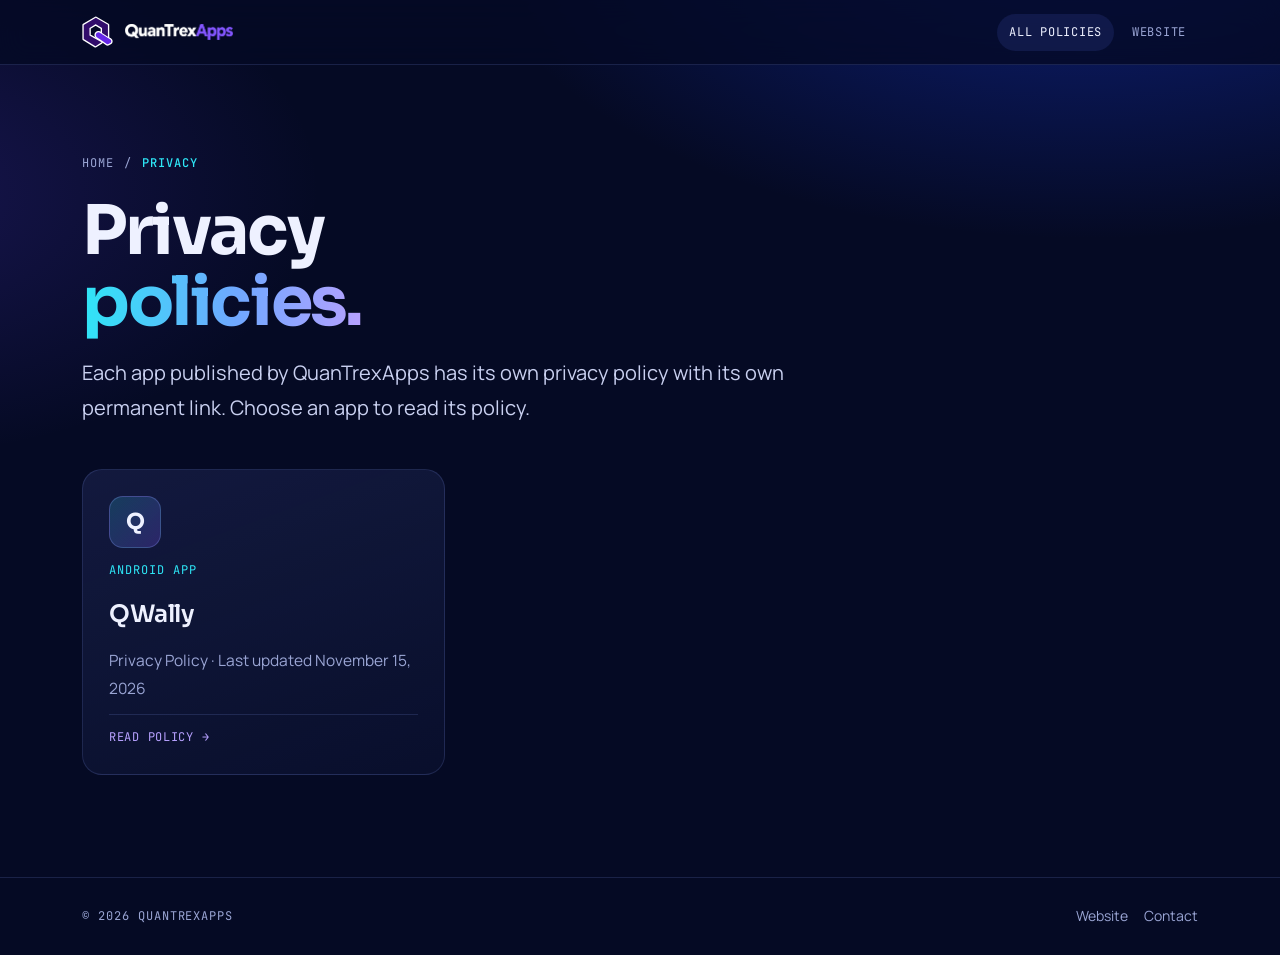
==== privacy/index.html @ b6485755 "Add privacy policies and QWally to Portfolio" ====
<!doctype html>
<html lang="en">
<head>
<meta charset="utf-8">
<meta name="viewport" content="width=device-width, initial-scale=1, viewport-fit=cover">
<title>Privacy Policies · QuanTrexApps</title>
<meta name="description" content="Privacy policies for apps published by QuanTrexApps.">
<link rel="canonical" href="https://www.quantrexapps.com/privacy/">
<meta name="theme-color" content="#050A24">
<link rel="icon" type="image/svg+xml" href="../assets/brand/quantrexapps-mark.svg">
<link rel="preconnect" href="https://fonts.googleapis.com">
<link rel="preconnect" href="https://fonts.gstatic.com" crossorigin>
<link rel="stylesheet" href="https://fonts.googleapis.com/css2?family=Sora:wght@400;600;700&family=Manrope:wght@400;500;600&family=JetBrains+Mono:wght@400;500&display=swap">
<link rel="stylesheet" href="privacy.css">
</head>
<body>
<header class="top">
  <div class="wrap">
    <a class="logo" href="../" aria-label="QuanTrexApps home">
      <img class="lm" src="../assets/brand/quantrexapps-mark.svg" alt="">
      <img class="lw" src="../assets/brand/quantrexapps-wordmark.png" alt="QuanTrexApps">
    </a>
    <nav aria-label="Privacy">
      <a href="./" aria-current="page">All policies</a>
      <a class="hide-sm" href="../">Website</a>
    </nav>
  </div>
</header>

<main>
  <section class="hero">
    <div class="wrap">
      <div class="crumb mono"><a href="../">Home</a><span>/</span><b>Privacy</b></div>
      <h1>Privacy<br><span class="grad">policies.</span></h1>
      <p class="lede">Each app published by QuanTrexApps has its own privacy policy with its own permanent link. Choose an app to read its policy.</p>
    </div>
  </section>

  <div class="wrap">
    <!-- To add an app: create privacy/<app-name>/index.html (copy privacy/qwally/index.html) and add a card below. -->
    <div class="apps">
      <a class="app" href="qwally/">
        <span class="ic" aria-hidden="true">Q</span>
        <span class="mono">Android app</span>
        <h2>QWally</h2>
        <p>Privacy Policy · Last updated November 15, 2026</p>
        <span class="go">Read policy →</span>
      </a>
    </div>
  </div>
</main>

<footer>
  <div class="wrap">
    <span class="mono">© 2026 QuanTrexApps</span>
    <nav aria-label="Footer"><a href="../">Website</a><a href="../#contact">Contact</a></nav>
  </div>
</footer>
</body>
</html>
---- privacy/privacy.css ----
/* QuanTrexApps privacy policies: shared styles for /privacy/ and every /privacy/<app>/ page.
   Blue Edition palette and fonts, tuned for long-form reading. Single committed dark look. */
:root{
  --bg:#050A24; --bg-2:#081135; --panel:rgba(96,120,255,.07); --panel-2:rgba(96,120,255,.12);
  --line:rgba(140,160,255,.16); --line-2:rgba(140,160,255,.28);
  --fg:#EEF1FF; --text:#D2D8F4; --mute:#9AA5D4; --mute-2:#6D78A8;
  --violet:#8456FF; --violet-2:#B7A1FF; --cyan:#2EE6F6; --blue:#2D5BFF;
  --f-display:"Sora","Segoe UI",system-ui,sans-serif;
  --f-body:"Manrope",system-ui,-apple-system,"Segoe UI",sans-serif;
  --f-mono:"JetBrains Mono",ui-monospace,SFMono-Regular,Menlo,Consolas,monospace;
  --gut:max(16px, env(safe-area-inset-left, 0px)); --gut-r:max(16px, env(safe-area-inset-right, 0px));
  color-scheme:dark;
}
*{box-sizing:border-box}
html,body{margin:0}
html{scroll-behavior:smooth}
@media (prefers-reduced-motion:reduce){html{scroll-behavior:auto}}
body{background:var(--bg);color:var(--text);font-family:var(--f-body);font-size:17px;line-height:1.75;-webkit-font-smoothing:antialiased;
  background-image:radial-gradient(ellipse 70% 50% at 85% -10%,rgba(21,52,200,.55),transparent 70%),radial-gradient(ellipse 50% 40% at -10% 20%,rgba(90,61,232,.22),transparent 70%);background-repeat:no-repeat}
a{color:var(--cyan);text-underline-offset:3px}
a:hover{color:#fff}
:focus-visible{outline:2px solid var(--cyan);outline-offset:3px;border-radius:4px}
.wrap{max-width:1180px;margin:0 auto;padding-left:var(--gut);padding-right:var(--gut-r)}
@media(min-width:760px){.wrap{padding-left:max(32px,env(safe-area-inset-left,0px));padding-right:max(32px,env(safe-area-inset-right,0px))}}
.mono{font-family:var(--f-mono);font-size:12px;letter-spacing:.08em;text-transform:uppercase}

/* header */
.top{position:sticky;top:0;z-index:20;background:rgba(5,10,36,.78);backdrop-filter:blur(14px);-webkit-backdrop-filter:blur(14px);border-bottom:1px solid var(--line);padding-top:env(safe-area-inset-top,0px)}
.top .wrap{display:flex;align-items:center;justify-content:space-between;gap:16px;height:64px}
.logo{display:flex;align-items:center;gap:12px;text-decoration:none;flex:none}
.logo .lm{height:32px;width:auto;display:block}
.logo .lw{height:16px;width:auto;display:block}
.top nav{display:flex;gap:6px;flex-wrap:wrap;justify-content:flex-end}
.top nav a{font-family:var(--f-mono);font-size:12px;letter-spacing:.06em;text-transform:uppercase;text-decoration:none;color:var(--mute);padding:8px 12px;border-radius:999px}
.top nav a:hover,.top nav a[aria-current]{color:var(--fg);background:var(--panel-2)}
@media(max-width:520px){.logo .lw{height:13px}.logo{gap:8px}.top nav a.hide-sm{display:none}}

/* hero */
.hero{padding-block:clamp(48px,7vw,88px) clamp(28px,4vw,44px)}
.crumb{display:flex;gap:10px;flex-wrap:wrap;color:var(--mute);margin-bottom:22px}
.crumb a{color:var(--mute);text-decoration:none}.crumb a:hover{color:var(--fg)}.crumb b{color:var(--cyan);font-weight:500}
h1,h2,h3{font-family:var(--f-display);color:var(--fg);margin:0;text-wrap:balance}
h1{font-size:clamp(38px,5.4vw,68px);font-weight:700;line-height:1.04;letter-spacing:-.035em}
h1 .grad,.grad{background:linear-gradient(92deg,var(--cyan),#6FA8FF 55%,var(--violet-2));-webkit-background-clip:text;background-clip:text;color:transparent}
.lede{font-size:clamp(18px,1.6vw,20px);color:#C9D0F0;max-width:62ch;margin:18px 0 0}
.meta{display:flex;flex-wrap:wrap;gap:10px;margin-top:26px}
.pill{display:inline-flex;align-items:center;gap:8px;font-family:var(--f-mono);font-size:12px;letter-spacing:.05em;color:var(--text);border:1px solid var(--line-2);background:var(--panel);border-radius:999px;padding:7px 14px}
.pill::before{content:"";width:7px;height:7px;border-radius:50%;background:var(--cyan);box-shadow:0 0 10px var(--cyan)}

/* policy layout */
.doc{display:grid;grid-template-columns:240px minmax(0,1fr);gap:clamp(28px,5vw,64px);align-items:start;padding-bottom:clamp(64px,8vw,110px)}
.toc{position:sticky;top:88px;display:flex;flex-direction:column;gap:2px;border-left:1px solid var(--line);padding-left:14px}
.toc .mono{color:var(--mute-2);margin-bottom:8px}
.toc a{color:var(--mute);text-decoration:none;font-size:14.5px;line-height:1.4;padding:6px 0}
.toc a:hover{color:var(--fg)}
.toc a span{font-family:var(--f-mono);font-size:11px;color:var(--cyan);margin-right:8px}
.card{background:linear-gradient(160deg,rgba(120,140,255,.10),rgba(120,140,255,.03));border:1px solid var(--line);border-radius:22px;padding:clamp(22px,4vw,48px);min-width:0}
.card > p:first-child{margin-top:0}
.card h2{font-size:clamp(22px,2.4vw,28px);font-weight:600;letter-spacing:-.02em;margin-top:44px;padding-top:28px;border-top:1px solid var(--line);display:flex;gap:14px;align-items:baseline;scroll-margin-top:88px}
.card h2 .n{font-family:var(--f-mono);font-size:13px;font-weight:500;color:var(--cyan);letter-spacing:.04em;flex:none}
.card h3{font-size:18px;font-weight:600;margin-top:26px;color:var(--fg)}
.card p,.card li{max-width:72ch}
.card ul{padding-left:0;list-style:none;margin:12px 0 18px;display:grid;gap:10px}
.card li{position:relative;padding-left:22px}
.card li::before{content:"";position:absolute;left:2px;top:.72em;width:7px;height:7px;border-radius:2px;background:var(--cyan);transform:rotate(45deg)}
.note,.warn{border-radius:0 14px 14px 0;padding:16px 20px;margin:22px 0}
.note{background:rgba(46,230,246,.07);border-left:3px solid var(--cyan)}
.warn{background:rgba(132,86,255,.10);border-left:3px solid var(--violet)}
.note p,.warn p{margin:0;color:var(--fg)}
.contact{display:grid;grid-template-columns:auto 1fr;gap:8px 18px;margin:16px 0 0;padding:18px 20px;border:1px solid var(--line);border-radius:14px;background:rgba(5,10,36,.45)}
.contact dt{font-family:var(--f-mono);font-size:12px;letter-spacing:.06em;text-transform:uppercase;color:var(--mute);padding-top:3px}
.contact dd{margin:0;word-break:break-word}
@media(max-width:900px){.doc{grid-template-columns:1fr}.toc{position:static;border-left:0;padding-left:0;flex-direction:row;flex-wrap:wrap;gap:6px}
  .toc .mono{width:100%}.toc a{border:1px solid var(--line);border-radius:999px;padding:6px 12px;font-size:13px}}
@media(max-width:480px){.contact{grid-template-columns:1fr;gap:2px}.contact dd{margin-bottom:10px}}

/* hub */
.apps{display:grid;grid-template-columns:repeat(auto-fill,minmax(300px,1fr));gap:14px;padding-bottom:clamp(64px,8vw,110px)}
.app{display:flex;flex-direction:column;gap:12px;padding:26px;border:1px solid var(--line);border-radius:20px;background:linear-gradient(160deg,rgba(120,140,255,.12),rgba(120,140,255,.04));text-decoration:none;color:var(--text);transition:transform .25s,border-color .25s,box-shadow .25s;min-width:0}
.app:hover{transform:translateY(-3px);border-color:var(--line-2);box-shadow:0 20px 50px rgba(20,30,120,.45);color:var(--text)}
.app .ic{width:52px;height:52px;border-radius:14px;display:grid;place-items:center;background:linear-gradient(135deg,rgba(46,230,246,.18),rgba(132,86,255,.24));border:1px solid var(--line-2);font-family:var(--f-display);font-weight:700;font-size:22px;color:var(--fg)}
.app h2{font-size:24px;font-weight:600;letter-spacing:-.02em}
.app p{margin:0;color:var(--mute);font-size:15.5px}
.app .go{margin-top:auto;padding-top:12px;border-top:1px solid var(--line);font-family:var(--f-mono);font-size:12px;letter-spacing:.06em;text-transform:uppercase;color:var(--violet-2)}
.app .mono{color:var(--cyan)}

/* footer */
footer{border-top:1px solid var(--line);color:var(--mute);font-size:14px}
footer .wrap{display:flex;justify-content:space-between;align-items:center;gap:16px;flex-wrap:wrap;padding-block:26px calc(26px + env(safe-area-inset-bottom,0px))}
footer a{color:var(--mute);text-decoration:none}footer a:hover{color:var(--fg)}
footer nav{display:flex;gap:16px;flex-wrap:wrap}

@media print{
  :root{--bg:#fff;--fg:#111;--text:#222;--mute:#555;--line:#ddd}
  body{background:#fff;color:#222}.top,.toc,footer nav,.crumb{display:none}
  .card{border:0;background:none;padding:0}h1 .grad,.grad{color:#111;background:none}
  .note,.warn{background:#f4f4f4}.card h2 .n{color:#555}.card li::before{background:#555}a{color:#111}
}
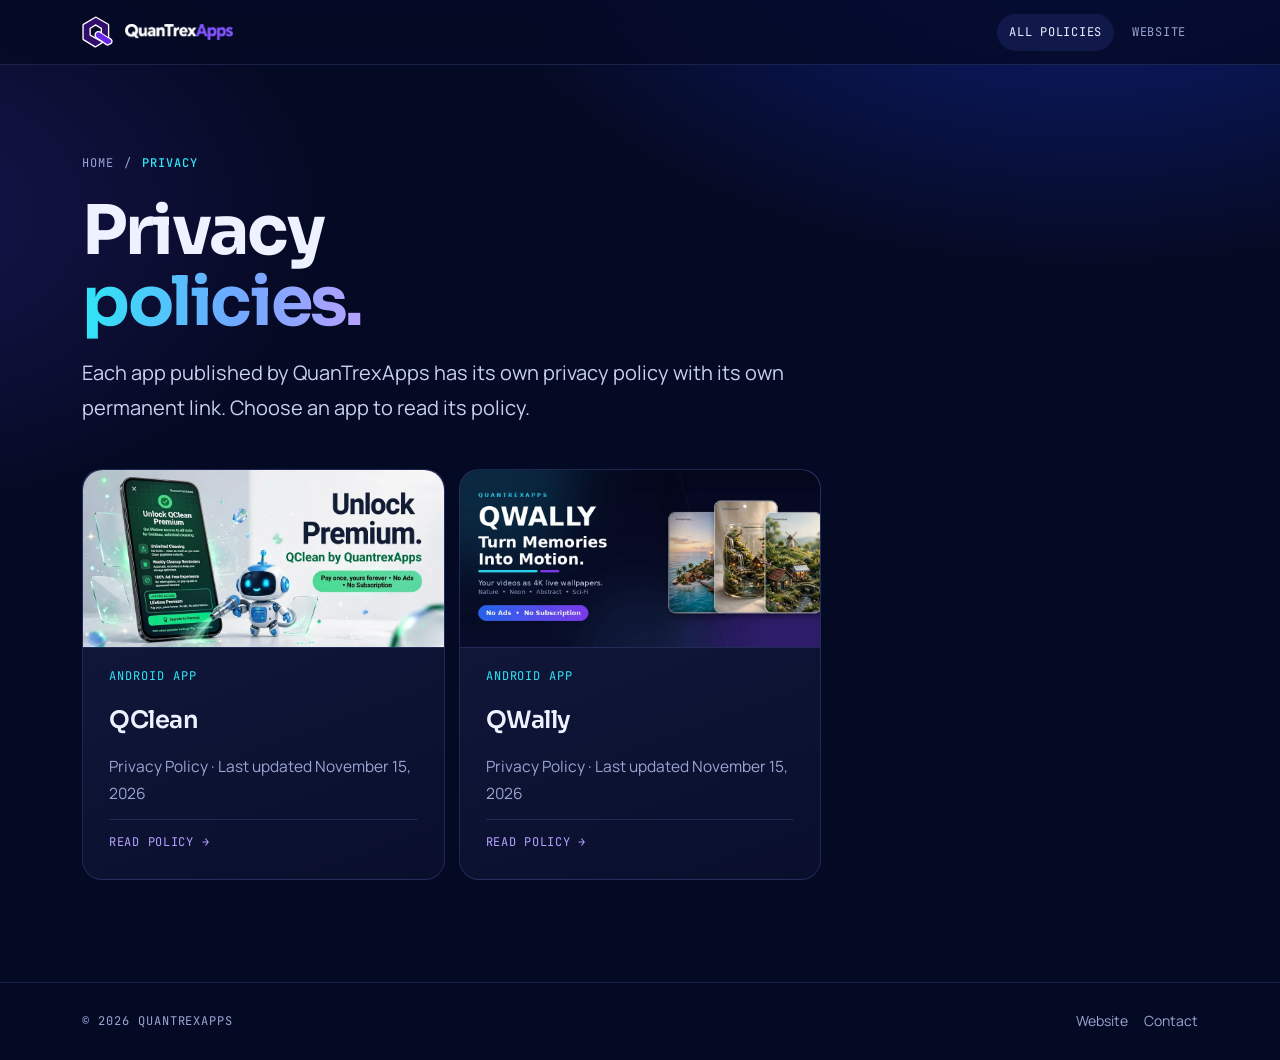
==== commit c15a450e: "Add QClean privacy policy" ====
--- a/privacy/index.html
+++ b/privacy/index.html
@@ -39,8 +39,15 @@
   <div class="wrap">
     <!-- To add an app: create privacy/<app-name>/index.html (copy privacy/qwally/index.html) and add a card below. -->
     <div class="apps">
+      <a class="app" href="qclean/">
+        <span class="thumb"><img src="../assets/portfolio/qclean-feature.webp" width="1024" height="500" alt="" loading="lazy"></span>
+        <span class="mono">Android app</span>
+        <h2>QClean</h2>
+        <p>Privacy Policy · Last updated November 15, 2026</p>
+        <span class="go">Read policy →</span>
+      </a>
       <a class="app" href="qwally/">
-        <span class="ic" aria-hidden="true">Q</span>
+        <span class="thumb"><img src="../assets/portfolio/qwally-feature.webp" width="1024" height="500" alt="" loading="lazy"></span>
         <span class="mono">Android app</span>
         <h2>QWally</h2>
         <p>Privacy Policy · Last updated November 15, 2026</p>
--- a/privacy/privacy.css
+++ b/privacy/privacy.css
@@ -84,6 +84,17 @@
 .app .go{margin-top:auto;padding-top:12px;border-top:1px solid var(--line);font-family:var(--f-mono);font-size:12px;letter-spacing:.06em;text-transform:uppercase;color:var(--violet-2)}
 .app .mono{color:var(--cyan)}
 
+
+/* app artwork: hero image on policy pages, thumbnail on the hub */
+.hero-grid{display:grid;grid-template-columns:minmax(0,1fr) minmax(0,.95fr);gap:clamp(24px,4vw,56px);align-items:center}
+.app-art{margin:0;position:relative;border-radius:18px;overflow:hidden;border:1px solid var(--line-2);box-shadow:0 30px 80px rgba(3,6,30,.6)}
+.app-art::before{content:"";position:absolute;inset:-30%;z-index:-1;background:radial-gradient(circle,rgba(132,86,255,.45),transparent 60%);filter:blur(30px)}
+.app-art img{display:block;width:100%;height:auto}
+@media(max-width:900px){.hero-grid{grid-template-columns:1fr}}
+.app .thumb{display:block;margin:-26px -26px 6px;border-bottom:1px solid var(--line);overflow:hidden;border-radius:20px 20px 0 0}
+.app .thumb img{display:block;width:100%;height:auto;transition:transform .5s cubic-bezier(.2,.8,.2,1)}
+.app:hover .thumb img{transform:scale(1.04)}
+
 /* footer */
 footer{border-top:1px solid var(--line);color:var(--mute);font-size:14px}
 footer .wrap{display:flex;justify-content:space-between;align-items:center;gap:16px;flex-wrap:wrap;padding-block:26px calc(26px + env(safe-area-inset-bottom,0px))}
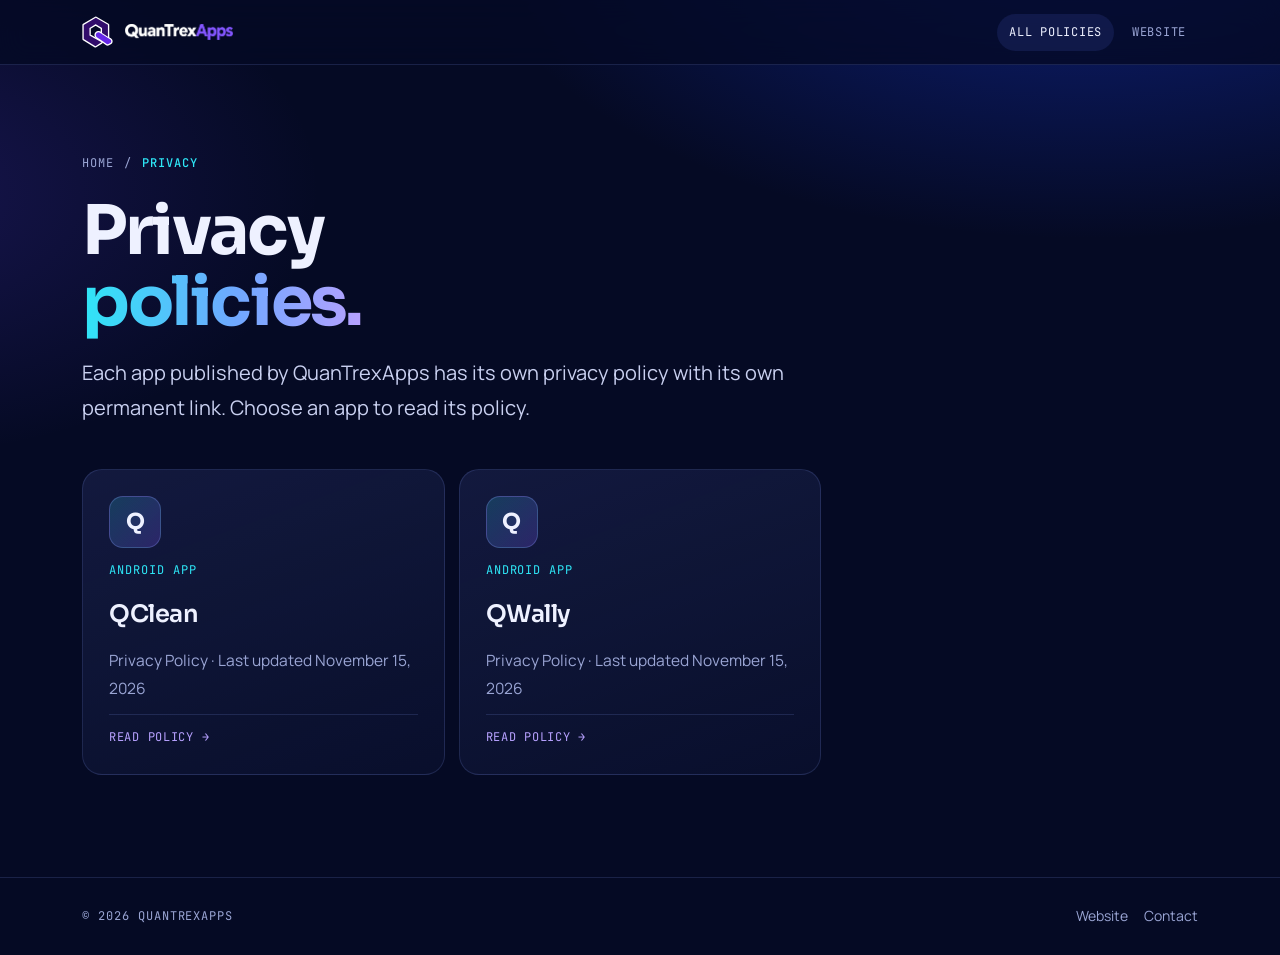
==== commit 61192fa4: "Add QClean to Portfolio; remove images from policy pages" ====
--- a/privacy/index.html
+++ b/privacy/index.html
@@ -40,14 +40,14 @@
     <!-- To add an app: create privacy/<app-name>/index.html (copy privacy/qwally/index.html) and add a card below. -->
     <div class="apps">
       <a class="app" href="qclean/">
-        <span class="thumb"><img src="../assets/portfolio/qclean-feature.webp" width="1024" height="500" alt="" loading="lazy"></span>
+        <span class="ic" aria-hidden="true">Q</span>
         <span class="mono">Android app</span>
         <h2>QClean</h2>
         <p>Privacy Policy · Last updated November 15, 2026</p>
         <span class="go">Read policy →</span>
       </a>
       <a class="app" href="qwally/">
-        <span class="thumb"><img src="../assets/portfolio/qwally-feature.webp" width="1024" height="500" alt="" loading="lazy"></span>
+        <span class="ic" aria-hidden="true">Q</span>
         <span class="mono">Android app</span>
         <h2>QWally</h2>
         <p>Privacy Policy · Last updated November 15, 2026</p>
--- a/privacy/privacy.css
+++ b/privacy/privacy.css
@@ -85,16 +85,6 @@
 .app .mono{color:var(--cyan)}
 
 
-/* app artwork: hero image on policy pages, thumbnail on the hub */
-.hero-grid{display:grid;grid-template-columns:minmax(0,1fr) minmax(0,.95fr);gap:clamp(24px,4vw,56px);align-items:center}
-.app-art{margin:0;position:relative;border-radius:18px;overflow:hidden;border:1px solid var(--line-2);box-shadow:0 30px 80px rgba(3,6,30,.6)}
-.app-art::before{content:"";position:absolute;inset:-30%;z-index:-1;background:radial-gradient(circle,rgba(132,86,255,.45),transparent 60%);filter:blur(30px)}
-.app-art img{display:block;width:100%;height:auto}
-@media(max-width:900px){.hero-grid{grid-template-columns:1fr}}
-.app .thumb{display:block;margin:-26px -26px 6px;border-bottom:1px solid var(--line);overflow:hidden;border-radius:20px 20px 0 0}
-.app .thumb img{display:block;width:100%;height:auto;transition:transform .5s cubic-bezier(.2,.8,.2,1)}
-.app:hover .thumb img{transform:scale(1.04)}
-
 /* footer */
 footer{border-top:1px solid var(--line);color:var(--mute);font-size:14px}
 footer .wrap{display:flex;justify-content:space-between;align-items:center;gap:16px;flex-wrap:wrap;padding-block:26px calc(26px + env(safe-area-inset-bottom,0px))}
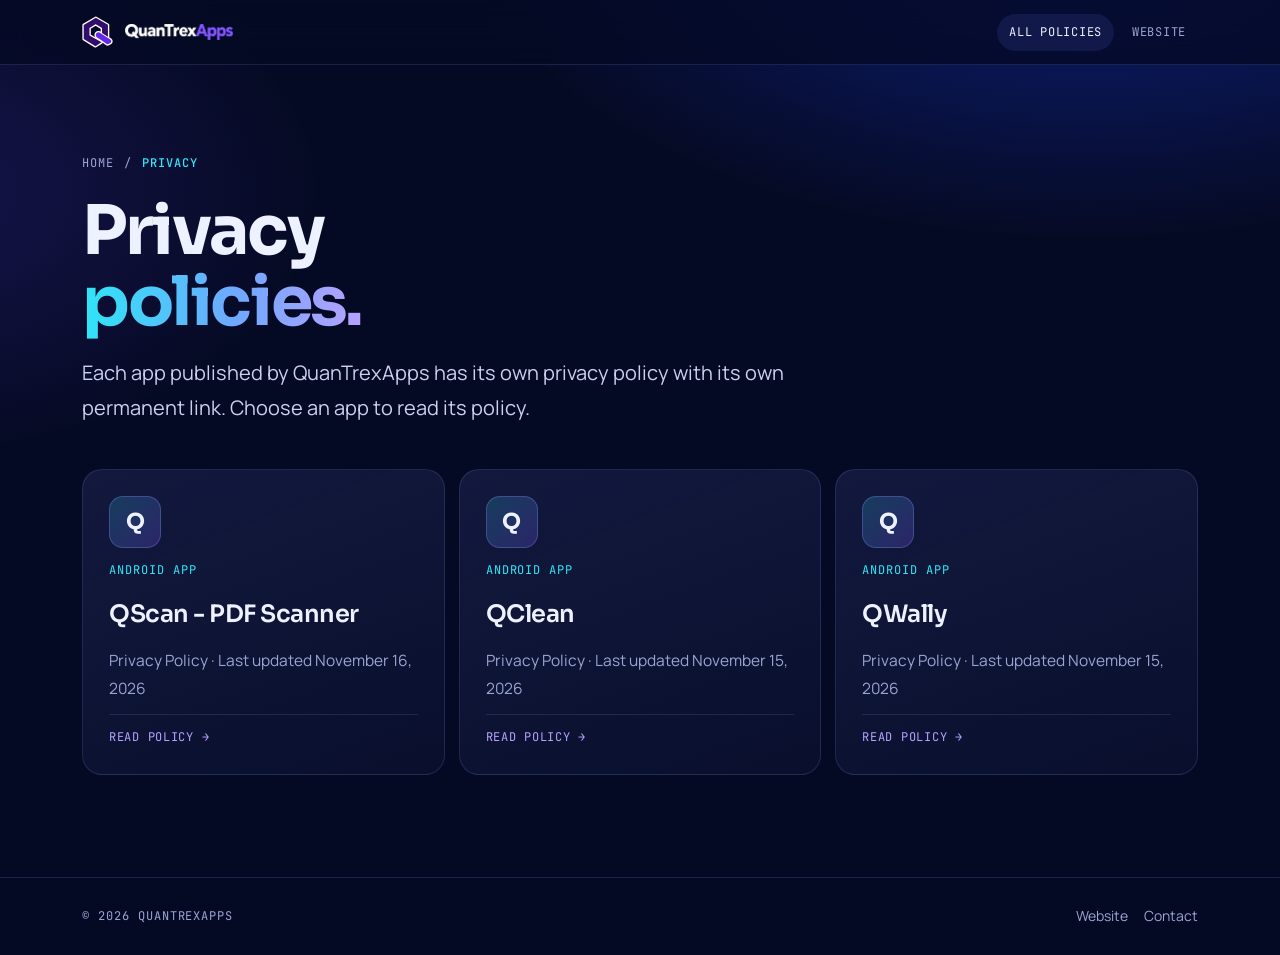
==== commit eb21d649: "Add QScan - PDF Scanner privacy policy" ====
--- a/privacy/index.html
+++ b/privacy/index.html
@@ -39,6 +39,13 @@
   <div class="wrap">
     <!-- To add an app: create privacy/<app-name>/index.html (copy privacy/qwally/index.html) and add a card below. -->
     <div class="apps">
+      <a class="app" href="qscan/">
+        <span class="ic" aria-hidden="true">Q</span>
+        <span class="mono">Android app</span>
+        <h2>QScan - PDF Scanner</h2>
+        <p>Privacy Policy · Last updated November 16, 2026</p>
+        <span class="go">Read policy →</span>
+      </a>
       <a class="app" href="qclean/">
         <span class="ic" aria-hidden="true">Q</span>
         <span class="mono">Android app</span>
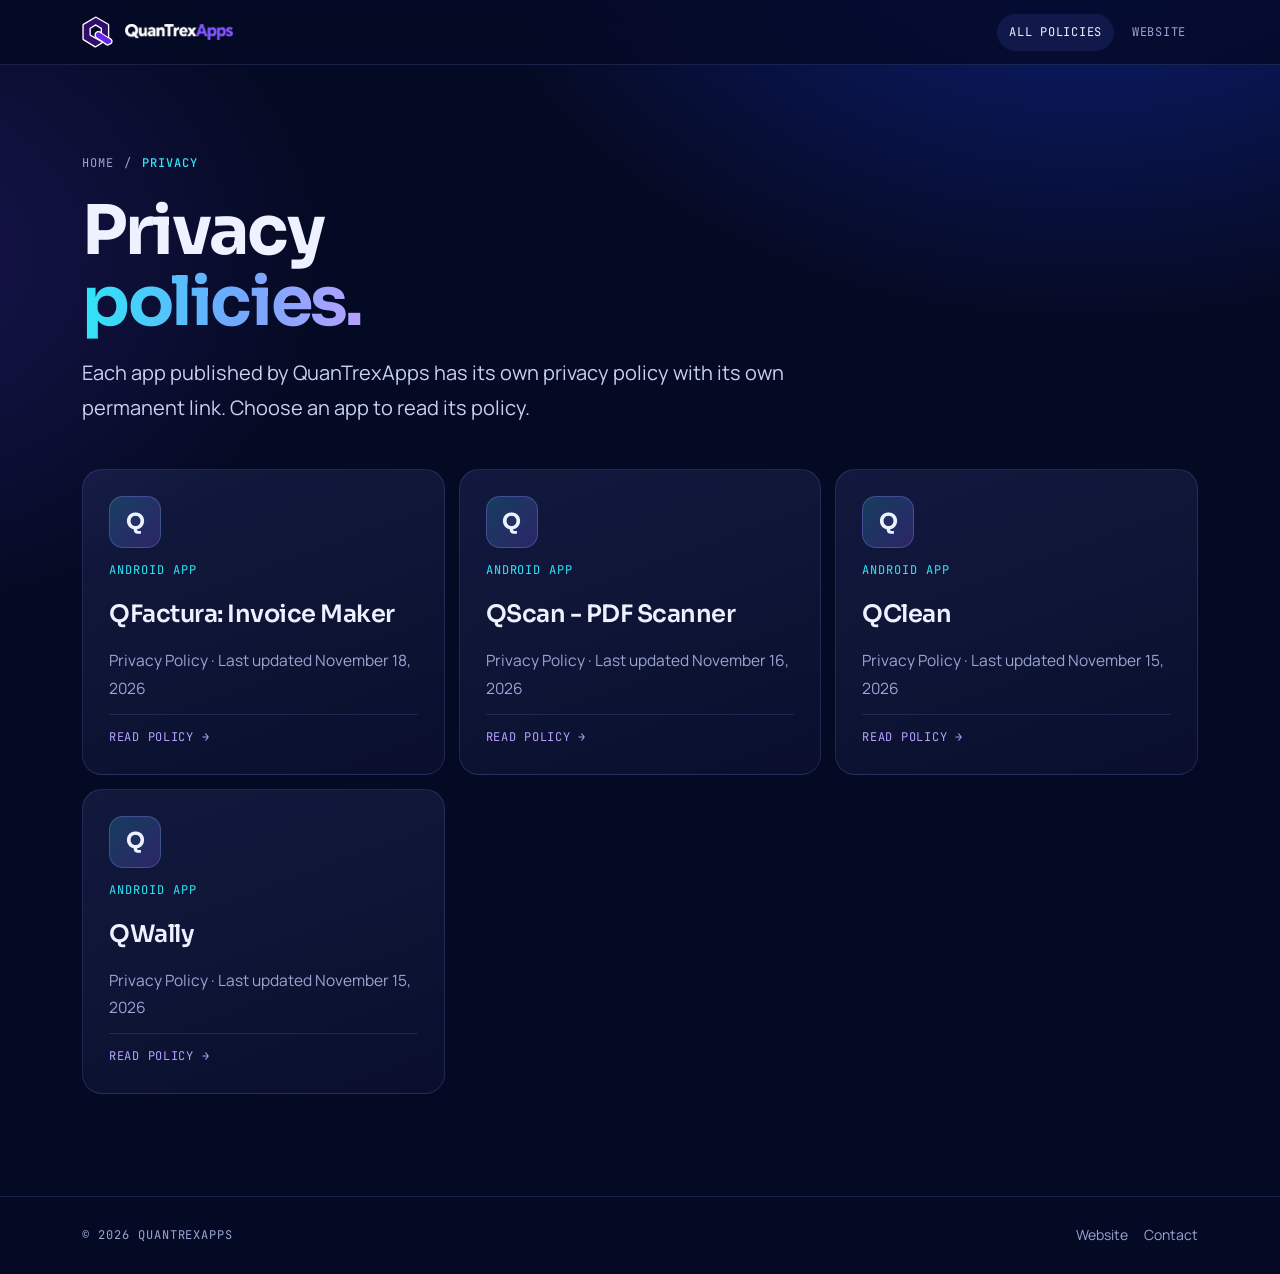
==== commit d7dfe758: "Add QFactura: Invoice Maker privacy policy" ====
--- a/privacy/index.html
+++ b/privacy/index.html
@@ -39,6 +39,13 @@
   <div class="wrap">
     <!-- To add an app: create privacy/<app-name>/index.html (copy privacy/qwally/index.html) and add a card below. -->
     <div class="apps">
+      <a class="app" href="qfactura/">
+        <span class="ic" aria-hidden="true">Q</span>
+        <span class="mono">Android app</span>
+        <h2>QFactura: Invoice Maker</h2>
+        <p>Privacy Policy · Last updated November 18, 2026</p>
+        <span class="go">Read policy →</span>
+      </a>
       <a class="app" href="qscan/">
         <span class="ic" aria-hidden="true">Q</span>
         <span class="mono">Android app</span>
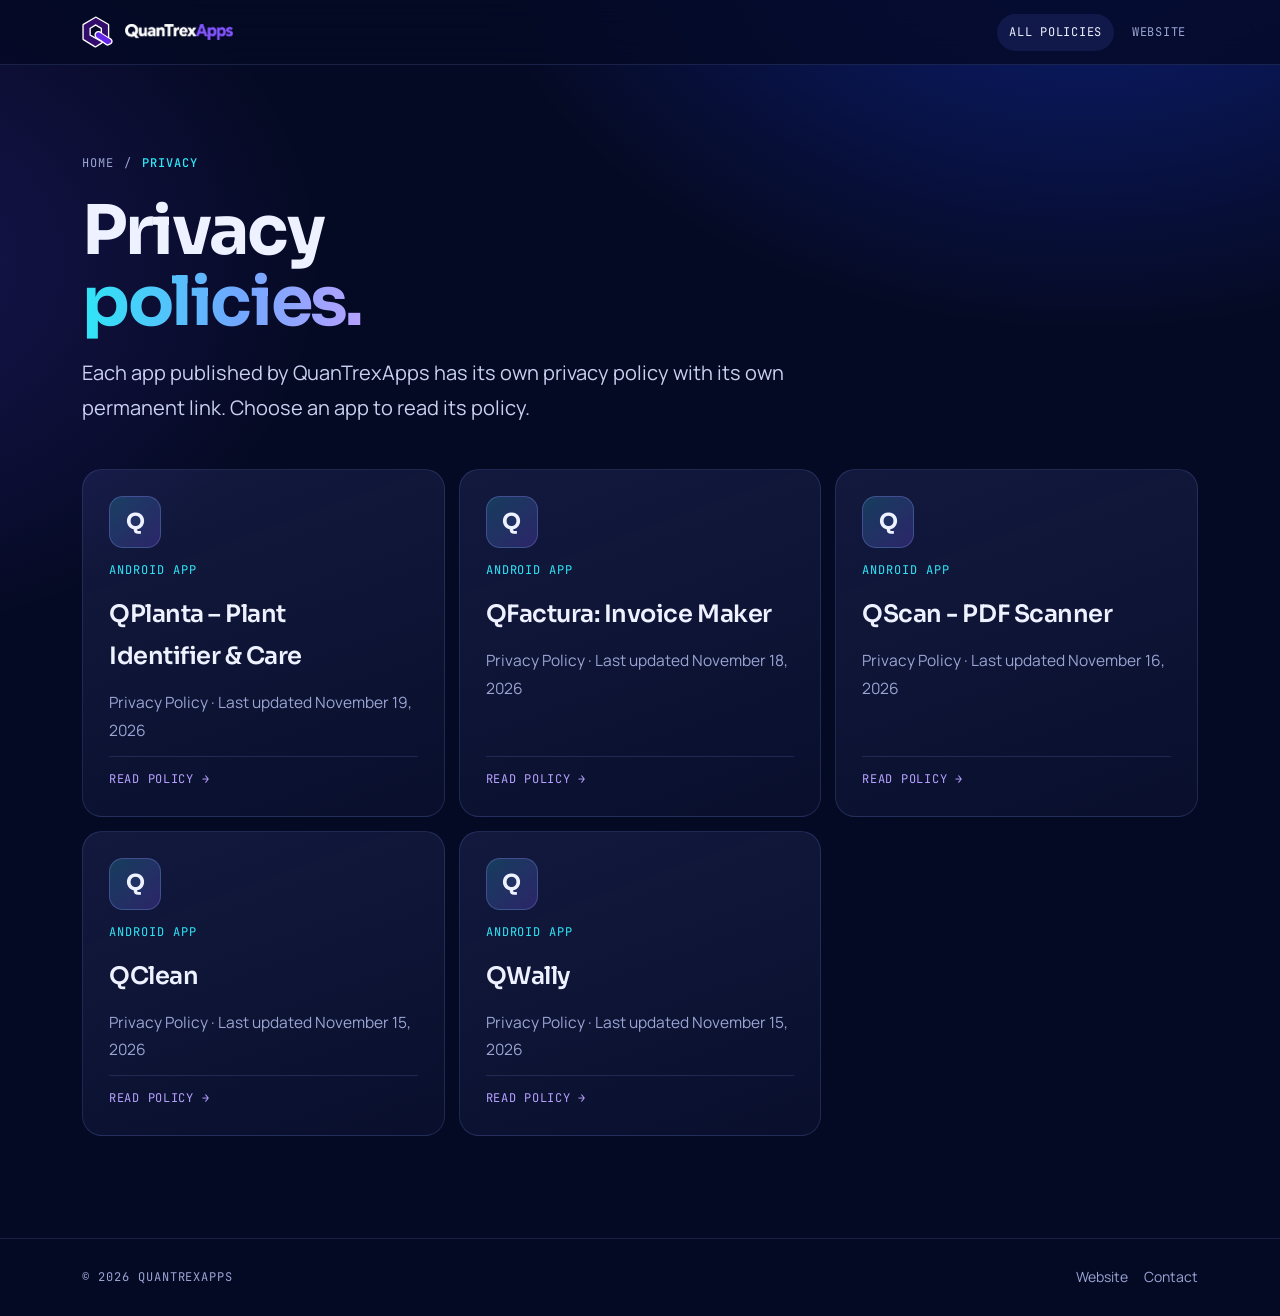
==== commit 9002614d: "Add QPlanta - Plant Identifier & Care privacy policy" ====
--- a/privacy/index.html
+++ b/privacy/index.html
@@ -39,6 +39,13 @@
   <div class="wrap">
     <!-- To add an app: create privacy/<app-name>/index.html (copy privacy/qwally/index.html) and add a card below. -->
     <div class="apps">
+      <a class="app" href="qplanta/">
+        <span class="ic" aria-hidden="true">Q</span>
+        <span class="mono">Android app</span>
+        <h2>QPlanta – Plant Identifier &amp; Care</h2>
+        <p>Privacy Policy · Last updated November 19, 2026</p>
+        <span class="go">Read policy →</span>
+      </a>
       <a class="app" href="qfactura/">
         <span class="ic" aria-hidden="true">Q</span>
         <span class="mono">Android app</span>
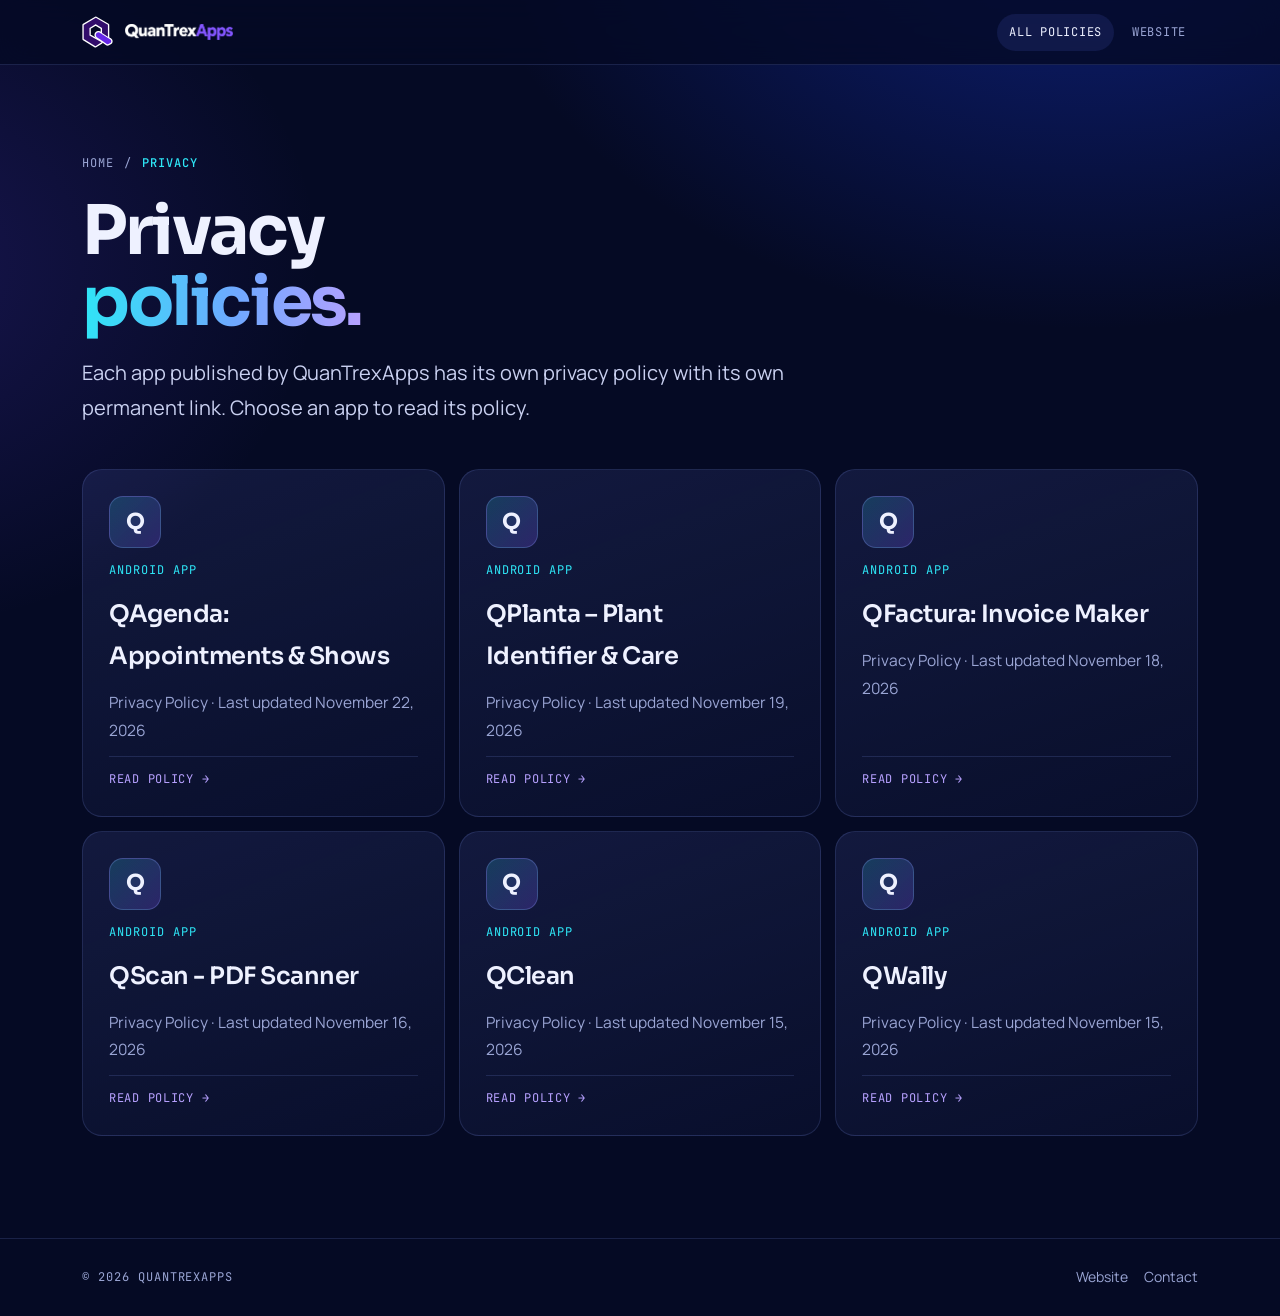
==== commit 21018c1c: "Add QAgenda: Appointments & Shows privacy policy" ====
--- a/privacy/index.html
+++ b/privacy/index.html
@@ -39,6 +39,13 @@
   <div class="wrap">
     <!-- To add an app: create privacy/<app-name>/index.html (copy privacy/qwally/index.html) and add a card below. -->
     <div class="apps">
+      <a class="app" href="qagenda/">
+        <span class="ic" aria-hidden="true">Q</span>
+        <span class="mono">Android app</span>
+        <h2>QAgenda: Appointments &amp; Shows</h2>
+        <p>Privacy Policy · Last updated November 22, 2026</p>
+        <span class="go">Read policy →</span>
+      </a>
       <a class="app" href="qplanta/">
         <span class="ic" aria-hidden="true">Q</span>
         <span class="mono">Android app</span>
--- a/privacy/privacy.css
+++ b/privacy/privacy.css
@@ -63,6 +63,10 @@
 .card ul{padding-left:0;list-style:none;margin:12px 0 18px;display:grid;gap:10px}
 .card li{position:relative;padding-left:22px}
 .card li::before{content:"";position:absolute;left:2px;top:.72em;width:7px;height:7px;border-radius:2px;background:var(--cyan);transform:rotate(45deg)}
+/* second-language version inside a policy card (e.g. QPlanta's Spanish version) */
+.card h2.lang-head{margin-top:72px;padding-top:40px;border-top:2px solid var(--violet);font-size:clamp(26px,3vw,36px);display:block}
+.card .es-date{color:var(--cyan);margin:12px 0 22px}
+.pill a{color:inherit;text-decoration:none}.pill a:hover{color:#fff}
 .note,.warn{border-radius:0 14px 14px 0;padding:16px 20px;margin:22px 0}
 .note{background:rgba(46,230,246,.07);border-left:3px solid var(--cyan)}
 .warn{background:rgba(132,86,255,.10);border-left:3px solid var(--violet)}
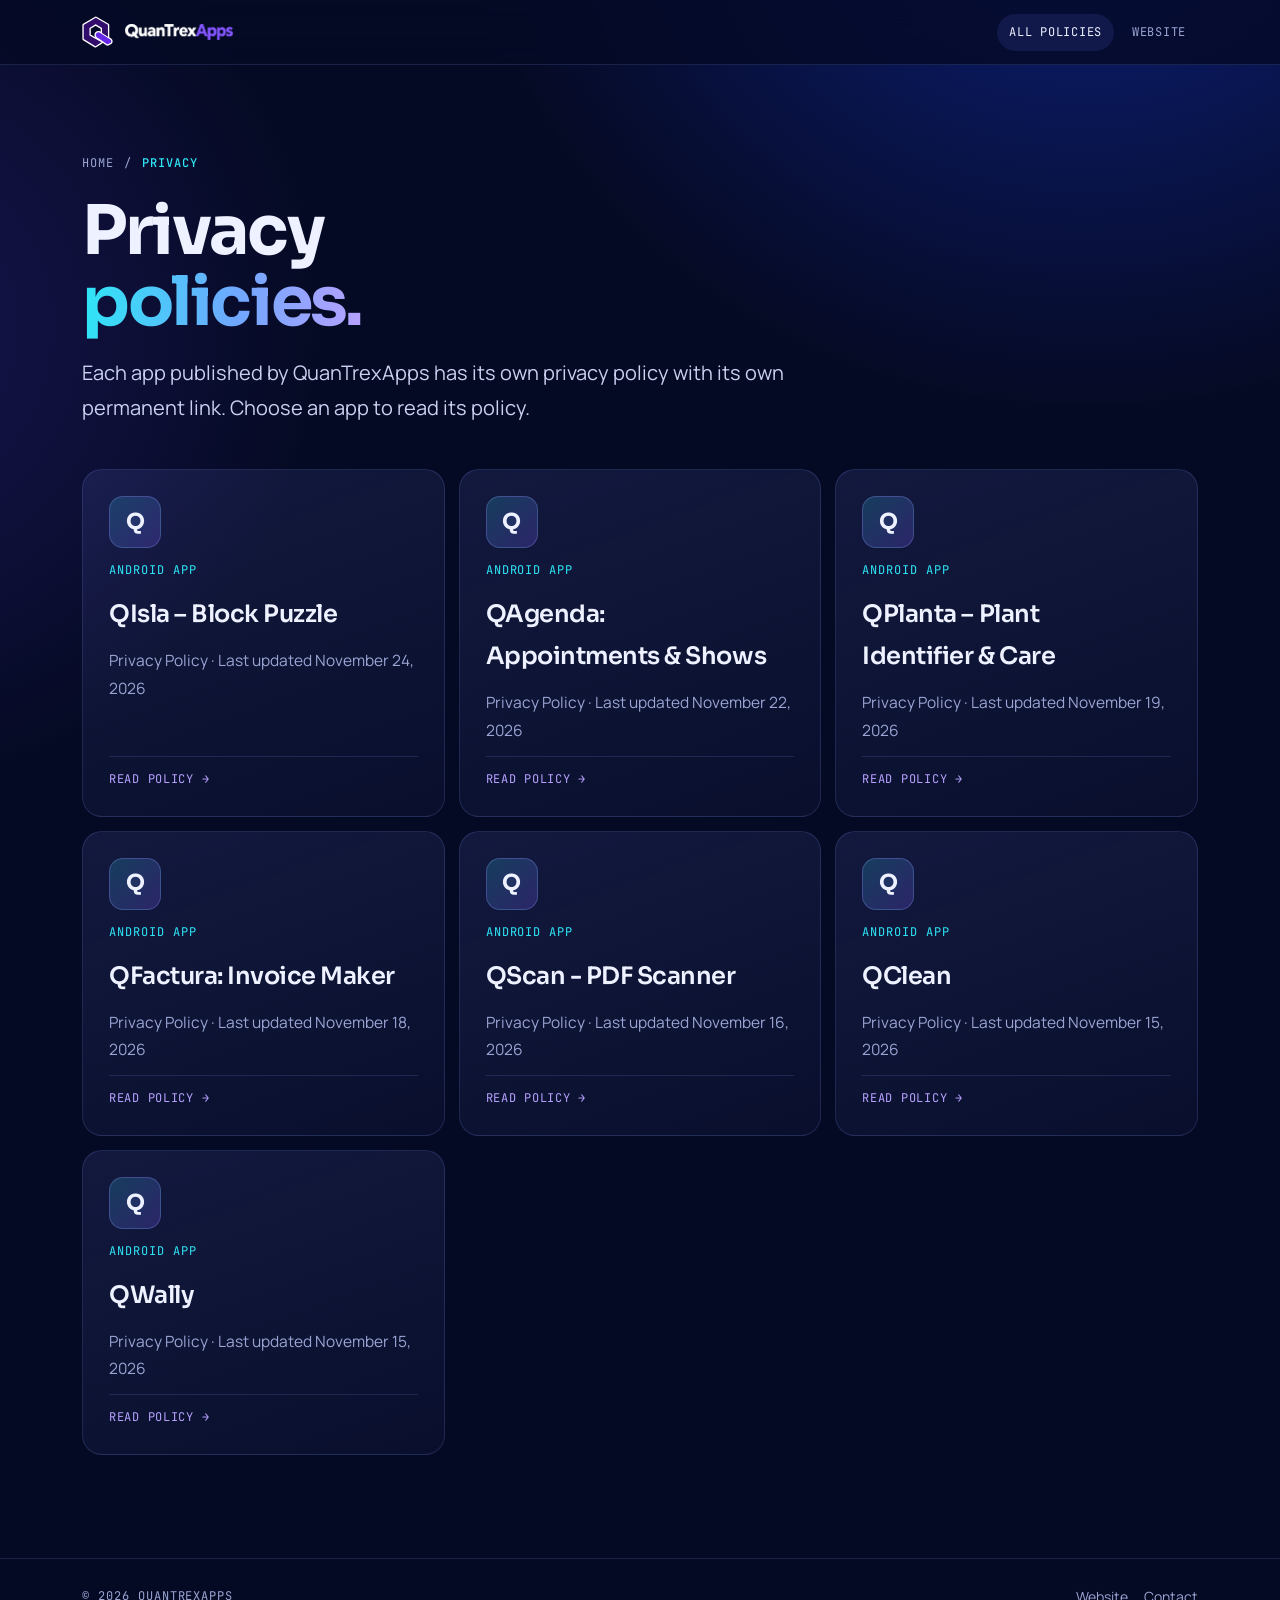
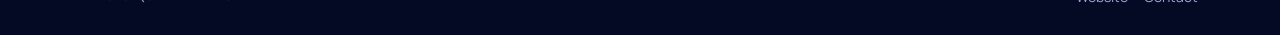
==== commit 4b158da6: "Add QIsla - Block Puzzle privacy policy" ====
--- a/privacy/index.html
+++ b/privacy/index.html
@@ -39,6 +39,13 @@
   <div class="wrap">
     <!-- To add an app: create privacy/<app-name>/index.html (copy privacy/qwally/index.html) and add a card below. -->
     <div class="apps">
+      <a class="app" href="qisla/">
+        <span class="ic" aria-hidden="true">Q</span>
+        <span class="mono">Android app</span>
+        <h2>QIsla – Block Puzzle</h2>
+        <p>Privacy Policy · Last updated November 24, 2026</p>
+        <span class="go">Read policy →</span>
+      </a>
       <a class="app" href="qagenda/">
         <span class="ic" aria-hidden="true">Q</span>
         <span class="mono">Android app</span>
